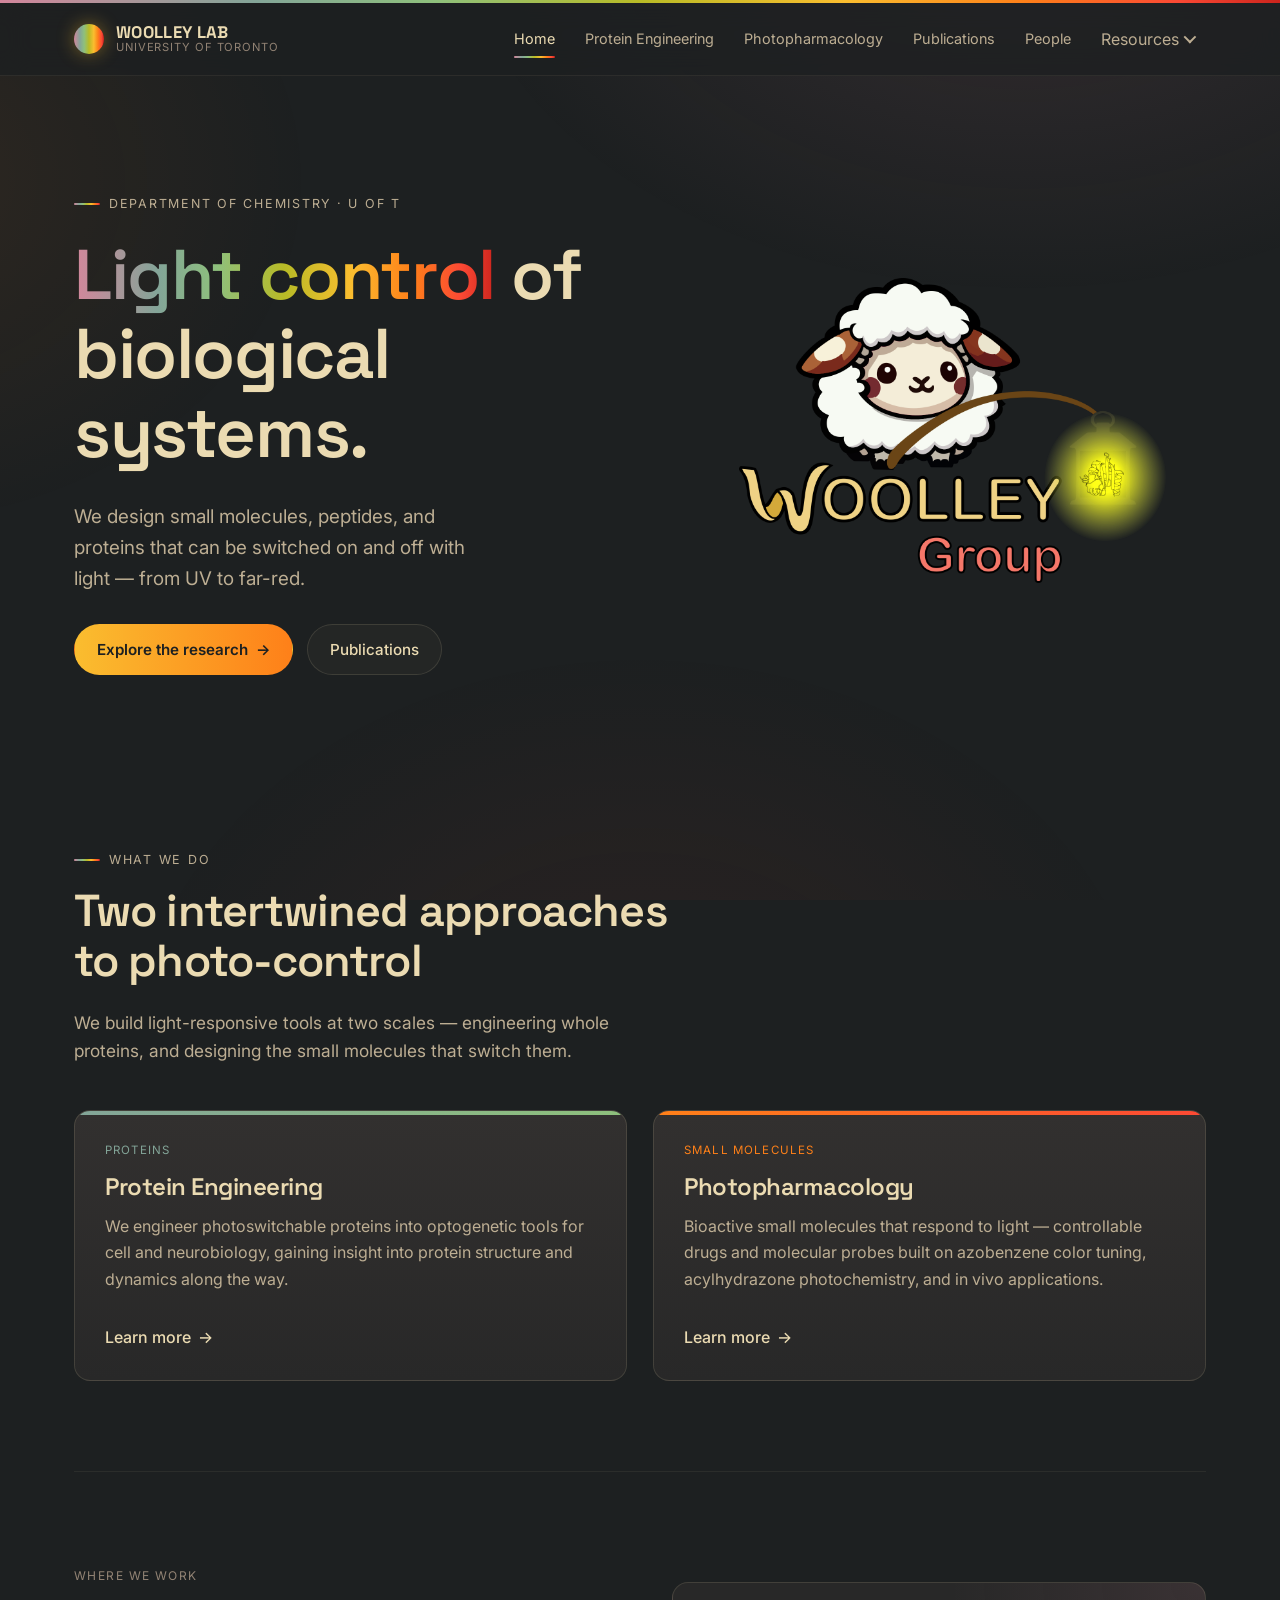
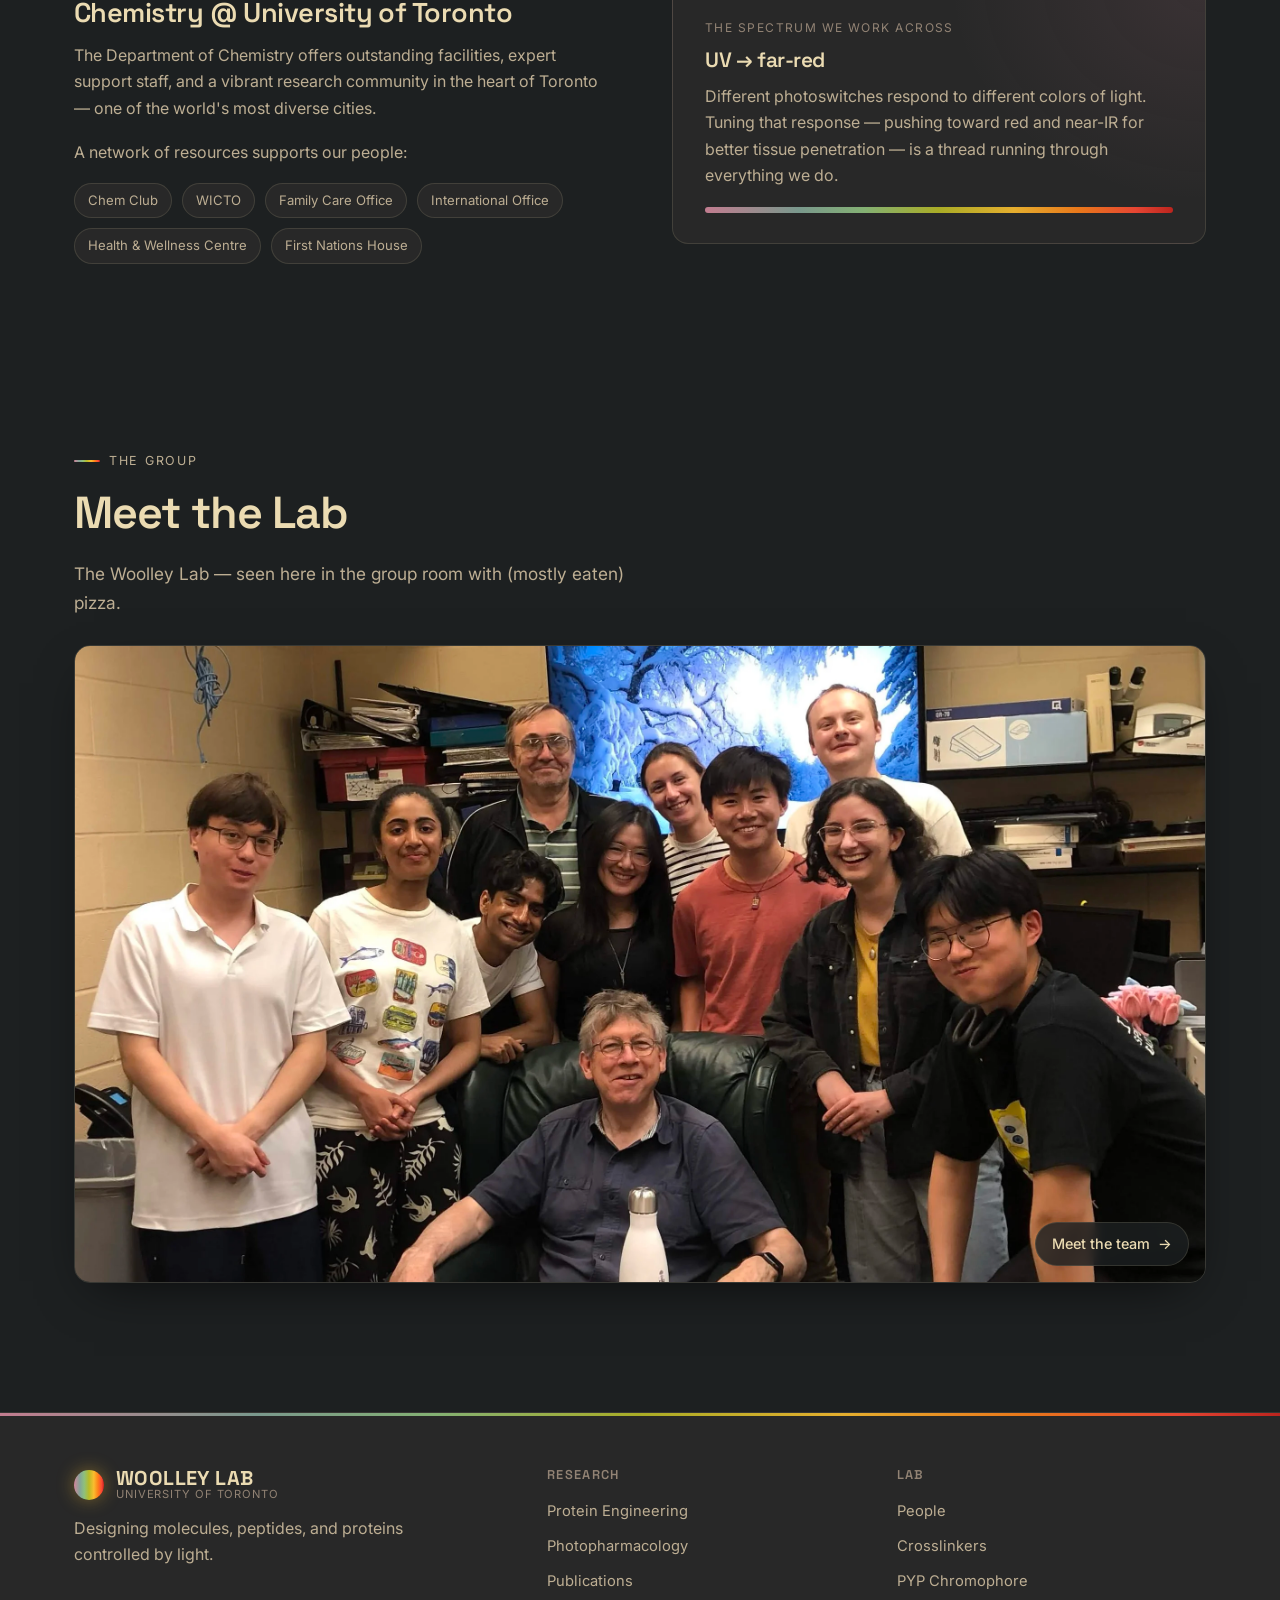
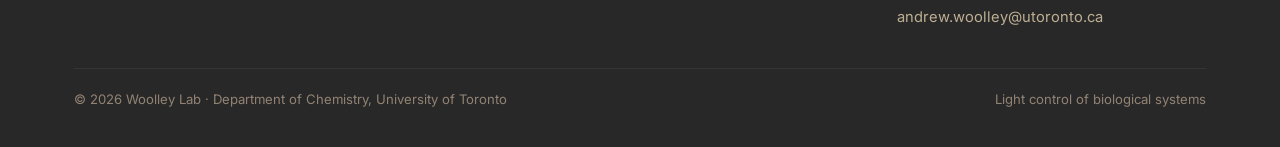
==== index.html @ 66eaa1e0 "Initial commit" ====
<!DOCTYPE html>
<html lang="en">
<head>
  <meta charset="UTF-8" />
  <meta name="viewport" content="width=device-width, initial-scale=1.0" />
  <title>Woolley Lab · Light control of biological systems</title>
  <meta name="description" content="The Woolley Lab at the University of Toronto designs molecules, peptides, and proteins that can be controlled by light." />
  <link rel="preconnect" href="https://fonts.googleapis.com" />
  <link rel="preconnect" href="https://fonts.gstatic.com" crossorigin />
  <link href="https://fonts.googleapis.com/css2?family=Inter:wght@400;500;600&family=Space+Grotesk:wght@500;600;700&display=swap" rel="stylesheet" />
  <link rel="stylesheet" href="css/style.css" />
</head>
<body>

  <header class="site-header">
    <div class="container nav">
      <a class="brand" href="index.html">
        <span class="brand-mark"></span>
        <span class="brand-text">
          <span class="brand-name">WOOLLEY LAB</span>
          <span class="brand-sub">University of Toronto</span>
        </span>
      </a>
      <button class="nav-toggle" aria-label="Toggle menu"><span></span></button>
      <ul class="nav-links">
        <li><a class="active" href="index.html">Home</a></li>
        <li><a href="protein-engineering.html">Protein Engineering</a></li>
        <li><a href="photopharmacology.html">Photopharmacology</a></li>
        <li><a href="publications.html">Publications</a></li>
        <li><a href="people.html">People</a></li>
        <li class="nav-dd">
          <button class="nav-dd-toggle nav-link-btn">Resources <span class="chev"></span></button>
          <div class="nav-dd-menu">
            <a href="crosslinkers.html">Crosslinkers</a>
            <a href="pyp-chromophore.html">PYP Chromophore</a>
          </div>
        </li>
      </ul>
    </div>
  </header>

  <main>
    <!-- HERO -->
    <section class="hero">
      <div class="container hero-grid">
        <div>
          <span class="eyebrow">Department of Chemistry · U of T</span>
          <h1><span class="spectrum-text">Light control</span> of biological systems.</h1>
          <p class="hero-lede">We design small molecules, peptides, and proteins that can be switched on and off with light — from UV to far-red.</p>
          <div class="hero-cta">
            <a class="btn btn-primary" href="protein-engineering.html">Explore the research <span class="arrow">→</span></a>
            <a class="btn btn-ghost" href="publications.html">Publications</a>
          </div>
        </div>
        <figure class="hero-figure is-logo">
          <img src="images/sheep.webp" alt="Woolley Lab logo" />
        </figure>
      </div>
    </section>

    <!-- RESEARCH AREAS -->
    <section class="section" id="research">
      <div class="container">
        <div class="section-head">
          <span class="eyebrow">What we do</span>
          <h2>Two intertwined approaches to photo-control</h2>
          <p>We build light-responsive tools at two scales — engineering whole proteins, and designing the small molecules that switch them.</p>
        </div>
        <div class="research-cards">
          <article class="rcard" style="--accent: linear-gradient(90deg,#83a598,#8ec07c); --accent-solid:#83a598;">
            <span class="tag">Proteins</span>
            <h3>Protein Engineering</h3>
            <p>We engineer photoswitchable proteins into optogenetic tools for cell and neurobiology, gaining insight into protein structure and dynamics along the way.</p>
            <a class="more" href="protein-engineering.html">Learn more <span class="arrow">→</span></a>
          </article>
          <article class="rcard" style="--accent: linear-gradient(90deg,#fe8019,#fb4934); --accent-solid:#fe8019;">
            <span class="tag">Small molecules</span>
            <h3>Photopharmacology</h3>
            <p>Bioactive small molecules that respond to light — controllable drugs and molecular probes built on azobenzene color tuning, acylhydrazone photochemistry, and in vivo applications.</p>
            <a class="more" href="photopharmacology.html">Learn more <span class="arrow">→</span></a>
          </article>
        </div>
      </div>
    </section>

    <div class="container"><div class="section-divider"></div></div>

    <!-- CHEMISTRY @ U OF T -->
    <section class="section">
      <div class="container feature">
        <div>
          <span class="kicker">Where we work</span>
          <h3>Chemistry @ University of Toronto</h3>
          <p>The Department of Chemistry offers outstanding facilities, expert support staff, and a vibrant research community in the heart of Toronto — one of the world's most diverse cities.</p>
          <p class="muted">A network of resources supports our people:</p>
          <div class="chips">
            <span class="chip">Chem Club</span>
            <span class="chip">WICTO</span>
            <span class="chip">Family Care Office</span>
            <span class="chip">International Office</span>
            <span class="chip">Health &amp; Wellness Centre</span>
            <span class="chip">First Nations House</span>
          </div>
        </div>
        <div class="callout">
          <span class="kicker">The spectrum we work across</span>
          <h3 style="font-size:1.3rem;">UV → far-red</h3>
          <p class="muted">Different photoswitches respond to different colors of light. Tuning that response — pushing toward red and near-IR for better tissue penetration — is a thread running through everything we do.</p>
          <div class="spectrum-rail" style="margin-top:18px;"></div>
        </div>
      </div>
    </section>

    <!-- GROUP -->
    <section class="section">
      <div class="container">
        <div class="section-head" style="margin-bottom:28px;">
          <span class="eyebrow">The group</span>
          <h2>Meet the Lab</h2>
          <p>The Woolley Lab — seen here in the group room with (mostly eaten) pizza.</p>
        </div>
        <a class="group-image" href="people.html">
          <img src="images/group_pic.webp" alt="The Woolley Lab group" />
          <span class="group-image-cta">Meet the team <span class="arrow">→</span></span>
        </a>
      </div>
    </section>
  </main>

  <!-- FOOTER -->
  <footer class="site-footer">
    <div class="spectrum-rail"></div>
    <div class="container">
      <div class="footer-grid">
        <div class="footer-brand">
          <div class="brand" style="margin-bottom:14px;">
            <span class="brand-mark"></span>
            <span class="brand-text">
              <span class="brand-name">WOOLLEY LAB</span>
              <span class="brand-sub">University of Toronto</span>
            </span>
          </div>
          <p class="muted" style="max-width:34ch;">Designing molecules, peptides, and proteins controlled by light.</p>
        </div>
        <div class="footer-col">
          <h4>Research</h4>
          <ul>
            <li><a href="protein-engineering.html">Protein Engineering</a></li>
            <li><a href="photopharmacology.html">Photopharmacology</a></li>
            <li><a href="publications.html">Publications</a></li>
          </ul>
        </div>
        <div class="footer-col">
          <h4>Lab</h4>
          <ul>
            <li><a href="people.html">People</a></li>
            <li><a href="crosslinkers.html">Crosslinkers</a></li>
            <li><a href="pyp-chromophore.html">PYP Chromophore</a></li>
            <li><a href="mailto:andrew.woolley@utoronto.ca">andrew.woolley@utoronto.ca</a></li>
          </ul>
        </div>
      </div>
      <div class="footer-bottom">
        <span>© 2026 Woolley Lab · Department of Chemistry, University of Toronto</span>
        <span>Light control of biological systems</span>
      </div>
    </div>
  </footer>

  <script src="js/nav.js"></script>
</body>
</html>
---- css/style.css ----
/* =========================================================================
   Woolley Lab — design system
   Warm "gruvbox" dark theme with a pastel UV -> far-red spectrum accent.
   ========================================================================= */

:root {
  /* Surfaces — warm dark (gruvbox bg family) */
  --bg:        #1d2021;
  --bg-elev:   #282828;
  --bg-elev-2: #32302f;
  --bg-elev-3: #3c3836;

  /* Text — warm cream */
  --text:       #ebdbb2;
  --text-muted: #bdae93;
  --text-faint: #928374;

  /* Lines — warm low-opacity cream */
  --border:      rgba(235, 219, 178, 0.13);
  --border-soft: rgba(235, 219, 178, 0.07);

  /* Pastel spectrum stops: UV -> far-red (gruvbox bright family) */
  --uv:     #d3869b;
  --violet: #d3869b;
  --blue:   #83a598;
  --cyan:   #8ec07c;
  --green:  #b8bb26;
  --yellow: #fabd2f;
  --orange: #fe8019;
  --red:    #fb4934;
  --farred: #cc241d;

  --spectrum: linear-gradient(
    90deg,
    var(--uv)     0%,
    var(--blue)  20%,
    var(--cyan)  34%,
    var(--green) 50%,
    var(--yellow) 66%,
    var(--orange) 80%,
    var(--red)   92%,
    var(--farred) 100%
  );

  --maxw: 1180px;
  --radius: 16px;
  --radius-sm: 10px;
  --shadow: 0 18px 50px -20px rgba(0, 0, 0, 0.7);

  --font-display: "Space Grotesk", system-ui, sans-serif;
  --font-body: "Inter", system-ui, -apple-system, sans-serif;
}

/* ----------------------------------------------------------------- Reset */
*, *::before, *::after { box-sizing: border-box; }

html { scroll-behavior: smooth; }

body {
  margin: 0;
  font-family: var(--font-body);
  background: var(--bg);
  color: var(--text);
  line-height: 1.65;
  -webkit-font-smoothing: antialiased;
  text-rendering: optimizeLegibility;
  overflow-x: hidden;
}

/* Soft warm glow fixed behind everything */
body::before {
  content: "";
  position: fixed;
  inset: 0;
  z-index: -1;
  background:
    radial-gradient(60rem 40rem at 80% -10%, rgba(211, 134, 155, 0.12), transparent 60%),
    radial-gradient(50rem 40rem at -10% 20%, rgba(254, 128, 25, 0.08), transparent 55%),
    radial-gradient(55rem 45rem at 50% 120%, rgba(251, 73, 52, 0.07), transparent 60%);
  pointer-events: none;
}

img { max-width: 100%; display: block; }

a { color: inherit; text-decoration: none; }

h1, h2, h3, h4 {
  font-family: var(--font-display);
  font-weight: 600;
  line-height: 1.12;
  letter-spacing: -0.02em;
  margin: 0 0 0.5em;
}

p { margin: 0 0 1.1em; }

.container {
  width: 100%;
  max-width: var(--maxw);
  margin-inline: auto;
  padding-inline: 24px;
}

.spectrum-text {
  background: var(--spectrum);
  -webkit-background-clip: text;
  background-clip: text;
  color: transparent;
}

.muted { color: var(--text-muted); }

/* ---------------------------------------------------------------- Header */
.site-header {
  position: sticky;
  top: 0;
  z-index: 100;
  backdrop-filter: blur(14px);
  background: rgba(29, 32, 33, 0.74);
  border-bottom: 1px solid var(--border-soft);
}
.site-header::before {
  content: "";
  display: block;
  height: 3px;
  background: var(--spectrum);
}

.nav {
  display: flex;
  align-items: center;
  justify-content: space-between;
  gap: 24px;
  height: 72px;
}

.brand { display: flex; align-items: center; gap: 12px; }
.brand-mark {
  width: 30px; height: 30px;
  border-radius: 50%;
  background: var(--spectrum);
  box-shadow: 0 0 18px rgba(251, 189, 47, 0.4);
  flex: none;
}
.brand-text { display: flex; flex-direction: column; line-height: 1.05; }
.brand-name {
  font-family: var(--font-display);
  font-weight: 700;
  font-size: 1.05rem;
  letter-spacing: 0.02em;
}
.brand-sub { font-size: 0.7rem; color: var(--text-faint); letter-spacing: 0.08em; text-transform: uppercase; }

.nav-links { display: flex; align-items: center; gap: 4px; list-style: none; margin: 0; padding: 0; }
.nav-links a {
  display: block;
  padding: 9px 13px;
  font-size: 0.9rem;
  color: var(--text-muted);
  border-radius: 8px;
  position: relative;
  transition: color 0.18s, background 0.18s;
}
.nav-links a:hover { color: var(--text); background: rgba(235, 219, 178, 0.06); }
.nav-links a.active { color: var(--text); }
.nav-links a.active::after {
  content: "";
  position: absolute;
  left: 13px; right: 13px; bottom: 2px;
  height: 2px;
  border-radius: 2px;
  background: var(--spectrum);
}

/* Dropdown */
.nav-dd { position: relative; }
.nav-dd-toggle { cursor: pointer; display: flex; align-items: center; gap: 5px; background: none; border: 0; font: inherit; color: var(--text-muted); padding: 9px 13px; border-radius: 8px; transition: color 0.18s, background 0.18s; }
.nav-dd-toggle:hover { color: var(--text); background: rgba(235, 219, 178, 0.06); }
.nav-dd-toggle .chev { width: 9px; height: 9px; border-right: 2px solid currentColor; border-bottom: 2px solid currentColor; transform: rotate(45deg) translateY(-2px); transition: transform 0.2s; }
.nav-dd:hover .nav-dd-toggle .chev,
.nav-dd.open .nav-dd-toggle .chev { transform: rotate(225deg) translateY(0); }
.nav-dd-menu {
  position: absolute;
  top: calc(100% + 8px);
  right: 0;
  min-width: 220px;
  background: var(--bg-elev-2);
  border: 1px solid var(--border);
  border-radius: 12px;
  padding: 6px;
  box-shadow: var(--shadow);
  opacity: 0;
  visibility: hidden;
  transform: translateY(-6px);
  transition: opacity 0.16s, transform 0.16s, visibility 0.16s;
}
.nav-dd:hover .nav-dd-menu,
.nav-dd.open .nav-dd-menu { opacity: 1; visibility: visible; transform: translateY(0); }
.nav-dd-menu a { padding: 9px 12px; border-radius: 8px; font-size: 0.9rem; color: var(--text-muted); }
.nav-dd-menu a:hover { color: var(--text); background: rgba(235, 219, 178, 0.07); }

/* Mobile toggle */
.nav-toggle {
  display: none;
  width: 42px; height: 42px;
  border: 1px solid var(--border);
  border-radius: 10px;
  background: var(--bg-elev);
  cursor: pointer;
  position: relative;
}
.nav-toggle span,
.nav-toggle span::before,
.nav-toggle span::after {
  content: "";
  position: absolute;
  left: 50%; top: 50%;
  width: 18px; height: 2px;
  background: var(--text);
  border-radius: 2px;
  transform: translate(-50%, -50%);
  transition: transform 0.22s, opacity 0.22s;
}
.nav-toggle span::before { transform: translate(-50%, -7px); }
.nav-toggle span::after  { transform: translate(-50%, 5px); }
body.nav-open .nav-toggle span { background: transparent; }
body.nav-open .nav-toggle span::before { transform: translate(-50%, -50%) rotate(45deg); }
body.nav-open .nav-toggle span::after  { transform: translate(-50%, -50%) rotate(-45deg); }

/* ------------------------------------------------------------------ Hero */
.hero { position: relative; padding: clamp(56px, 9vw, 110px) 0 clamp(40px, 6vw, 80px); }
.hero-grid {
  display: grid;
  grid-template-columns: 1.05fr 0.95fr;
  align-items: center;
  gap: clamp(32px, 5vw, 72px);
}
.eyebrow {
  display: inline-flex;
  align-items: center;
  gap: 9px;
  font-size: 0.78rem;
  letter-spacing: 0.14em;
  text-transform: uppercase;
  color: var(--text-muted);
  margin-bottom: 22px;
}
.eyebrow::before {
  content: "";
  width: 26px; height: 2px;
  background: var(--spectrum);
  border-radius: 2px;
}
.hero h1 {
  font-size: clamp(2.6rem, 6vw, 4.4rem);
  margin-bottom: 0.4em;
}
.hero-lede { font-size: 1.18rem; color: var(--text-muted); max-width: 34ch; }
.hero-cta { display: flex; flex-wrap: wrap; gap: 14px; margin-top: 30px; }

.hero-figure {
  position: relative;
  border-radius: var(--radius);
  overflow: hidden;
  border: 1px solid var(--border);
  background: var(--bg-elev);
  box-shadow: var(--shadow);
}
.hero-figure::after {
  content: "";
  position: absolute; inset: 0;
  background: linear-gradient(180deg, transparent 55%, rgba(29, 32, 33, 0.5));
  pointer-events: none;
}
.hero-figure img { width: 100%; height: 100%; object-fit: cover; aspect-ratio: 4 / 3; }

/* Transparent logo: no card, show the full artwork (no crop) */
.hero-figure.is-logo {
  border: 0;
  background: transparent;
  box-shadow: none;
  border-radius: 0;
  overflow: visible;
}
.hero-figure.is-logo::after { display: none; }
.hero-figure.is-logo img {
  width: 100%;
  height: auto;
  aspect-ratio: auto;
  object-fit: contain;
}
.hero-figure figcaption {
  position: absolute;
  left: 16px; bottom: 14px;
  font-size: 0.8rem;
  color: var(--text-muted);
  z-index: 1;
}

/* ---------------------------------------------------------------- Buttons */
.btn {
  display: inline-flex;
  align-items: center;
  gap: 8px;
  padding: 12px 22px;
  border-radius: 999px;
  font-weight: 500;
  font-size: 0.95rem;
  cursor: pointer;
  border: 1px solid transparent;
  transition: transform 0.15s, box-shadow 0.2s, background 0.2s, border-color 0.2s;
}
.btn:hover { transform: translateY(-2px); }
.btn-primary {
  color: #1d2021;
  background: linear-gradient(90deg, #fabd2f, #fe8019);
  font-weight: 600;
}
.btn-primary:hover { box-shadow: 0 14px 34px -12px rgba(254, 128, 25, 0.55); }
.btn-ghost { color: var(--text); border-color: var(--border); background: rgba(235, 219, 178, 0.03); }
.btn-ghost:hover { border-color: rgba(235, 219, 178, 0.24); background: rgba(235, 219, 178, 0.07); }
.btn .arrow { transition: transform 0.18s; }
.btn:hover .arrow { transform: translateX(3px); }

/* ---------------------------------------------------------------- Section */
.section { padding: clamp(48px, 7vw, 96px) 0; }
.section-head { max-width: 60ch; margin-bottom: 44px; }
.section-head .eyebrow { margin-bottom: 16px; }
.section-head h2 { font-size: clamp(1.9rem, 3.6vw, 2.8rem); }
.section-head p { font-size: 1.08rem; color: var(--text-muted); }
.section-divider { height: 1px; background: var(--border-soft); }

.page-hero { padding: clamp(60px, 9vw, 120px) 0 clamp(28px, 4vw, 52px); }
.page-hero h1 { font-size: clamp(2.4rem, 5vw, 3.6rem); }
.page-hero p { font-size: 1.15rem; color: var(--text-muted); max-width: 60ch; }

/* ------------------------------------------------------- Research cards */
.research-cards { display: grid; grid-template-columns: repeat(2, 1fr); gap: 26px; }
.rcard {
  position: relative;
  display: flex;
  flex-direction: column;
  padding: 30px;
  border-radius: var(--radius);
  background: linear-gradient(180deg, var(--bg-elev-2), var(--bg-elev));
  border: 1px solid var(--border);
  overflow: hidden;
  transition: transform 0.2s, border-color 0.2s;
}
.rcard:hover { transform: translateY(-4px); border-color: rgba(235, 219, 178, 0.2); }
.rcard::before {
  content: "";
  position: absolute; top: 0; left: 0; right: 0;
  height: 4px;
  background: var(--accent, var(--spectrum));
}
.rcard .tag {
  align-self: flex-start;
  font-size: 0.72rem;
  letter-spacing: 0.1em;
  text-transform: uppercase;
  color: var(--accent-solid, var(--cyan));
  margin-bottom: 14px;
}
.rcard h3 { font-size: 1.5rem; }
.rcard p { color: var(--text-muted); }
.rcard .more { margin-top: auto; padding-top: 14px; font-weight: 500; color: var(--text); display: inline-flex; gap: 7px; align-items: center; }
.rcard .more .arrow { transition: transform 0.18s; }
.rcard:hover .more .arrow { transform: translateX(4px); }

/* ----------------------------------------------------- Generic two-col */
.feature {
  display: grid;
  grid-template-columns: 1fr 1fr;
  gap: clamp(28px, 5vw, 64px);
  align-items: center;
}
.feature.reverse .feature-media { order: 2; }
.feature + .feature { margin-top: clamp(48px, 7vw, 90px); }
.feature h3 { font-size: 1.7rem; }
.feature p { color: var(--text-muted); }

/* Nested subsection (e.g. BICYCLs under Cyanobacteriochromes) */
.feature.subfeature { margin-top: clamp(26px, 3.5vw, 40px); }
.feature.subfeature h4 {
  font-family: var(--font-display);
  font-weight: 600;
  font-size: 1.4rem;
  letter-spacing: -0.02em;
  line-height: 1.15;
  margin: 0 0 0.5em;
}
.subfeature-tab {
  display: inline-flex;
  align-items: center;
  gap: 9px;
  font-size: 0.75rem;
  letter-spacing: 0.12em;
  text-transform: uppercase;
  color: var(--text-faint);
  margin-bottom: 12px;
}
.subfeature-tab::before {
  content: "";
  width: 22px; height: 2px;
  border-radius: 2px;
  background: linear-gradient(90deg, var(--green), var(--red));
}

/* Tool-family category dividers */
.category-divider {
  display: flex;
  align-items: center;
  gap: 16px;
  margin: clamp(58px, 8vw, 100px) 0 clamp(30px, 4vw, 46px);
}
.category-divider:first-of-type { margin-top: 4px; }
.category-divider .dot {
  width: 12px; height: 12px;
  border-radius: 50%;
  background: var(--cat, var(--spectrum));
  flex: none;
}
.category-label {
  font-family: var(--font-display);
  font-weight: 600;
  font-size: clamp(0.84rem, 2.4vw, 0.98rem);
  letter-spacing: 0.14em;
  text-transform: uppercase;
  color: var(--text);
  white-space: nowrap;
}
.category-label .abbr { color: var(--text-faint); letter-spacing: 0.06em; }
.category-line { flex: 1; height: 1px; background: var(--border); }
.feature-media {
  border-radius: var(--radius);
  overflow: hidden;
  border: 1px solid var(--border);
  background: var(--bg-elev);
  box-shadow: var(--shadow);
}
.feature-media img { width: 100%; }
/* Scientific figures are drawn on white — frame them on a light panel. */
.feature-media.media-light { background: #fbf1c7; }
.feature-media.media-light img { padding: 10px; }
.feature-media figcaption { padding: 12px 16px; font-size: 0.82rem; color: var(--text-muted); border-top: 1px solid var(--border-soft); background: var(--bg-elev); }
.kicker {
  display: inline-block;
  font-size: 0.75rem;
  letter-spacing: 0.12em;
  text-transform: uppercase;
  color: var(--text-faint);
  margin-bottom: 12px;
}

/* Inline link with spectrum underline */
.link {
  color: var(--text);
  font-weight: 500;
  background-image: var(--spectrum);
  background-size: 100% 2px;
  background-repeat: no-repeat;
  background-position: 0 100%;
  padding-bottom: 2px;
  transition: opacity 0.18s;
}
.link:hover { opacity: 0.8; }
.link .arrow { font-weight: 700; }

.link-row { display: flex; flex-wrap: wrap; gap: 18px 28px; margin-top: 18px; }

/* Full-width figure */
.figure-wide {
  border-radius: var(--radius);
  overflow: hidden;
  border: 1px solid var(--border);
  background: #fbf1c7;
  box-shadow: var(--shadow);
}
.figure-wide img { width: 100%; padding: 14px; }
.figure-wide figcaption { padding: 12px 18px; font-size: 0.85rem; color: var(--text-muted); border-top: 1px solid var(--border-soft); background: var(--bg-elev); }

/* ------------------------------------------------------------- Spectrum bar */
.spectrum-rail {
  height: 6px;
  border-radius: 6px;
  background: var(--spectrum);
  opacity: 0.9;
}

/* ----------------------------------------------------------- Chips/pills */
.chips { display: flex; flex-wrap: wrap; gap: 10px; margin-top: 6px; }
.chip {
  font-size: 0.82rem;
  padding: 6px 13px;
  border-radius: 999px;
  border: 1px solid var(--border);
  color: var(--text-muted);
  background: var(--bg-elev);
}

/* --------------------------------------------------------------- People */
.people-grid {
  display: grid;
  grid-template-columns: repeat(auto-fill, minmax(190px, 1fr));
  gap: 22px;
}
.person {
  background: var(--bg-elev);
  border: 1px solid var(--border);
  border-radius: var(--radius);
  overflow: hidden;
  transition: transform 0.18s, border-color 0.18s;
}
.person:hover { transform: translateY(-4px); border-color: rgba(235, 219, 178, 0.2); }
.person-photo {
  position: relative;
  aspect-ratio: 1 / 1;
  display: grid;
  place-items: center;
  background:
    radial-gradient(120% 120% at 50% 0%, rgba(235, 219, 178, 0.07), transparent 60%),
    var(--bg-elev-3);
  overflow: hidden;
}
.person-photo img { width: 100%; height: 100%; object-fit: cover; }
.person-photo .placeholder {
  width: 100%; height: 100%;
  display: grid;
  place-items: center;
  color: rgba(235, 219, 178, 0.8);
}
.person-photo .placeholder svg { width: 46%; height: 46%; opacity: 0.5; }
.person-photo::after {
  content: "";
  position: absolute; left: 0; right: 0; bottom: 0;
  height: 3px;
  background: var(--accent, var(--spectrum));
}
.person-body { padding: 15px 16px 18px; }
.person-name { font-family: var(--font-display); font-weight: 600; font-size: 1.02rem; }
.person-role { font-size: 0.84rem; color: var(--text-muted); margin-top: 2px; }
.person-role.placeholder-role { font-style: italic; color: var(--text-faint); }
.person-link { font-size: 0.82rem; color: var(--cyan); margin-top: 8px; display: inline-block; }

/* PI feature card */
.pi-card {
  display: grid;
  grid-template-columns: 280px 1fr;
  gap: 32px;
  align-items: center;
  background: linear-gradient(180deg, var(--bg-elev-2), var(--bg-elev));
  border: 1px solid var(--border);
  border-radius: var(--radius);
  overflow: hidden;
  padding: 0;
}
.pi-photo { aspect-ratio: 1 / 1; overflow: hidden; height: 100%; }
.pi-photo img { width: 100%; height: 100%; object-fit: cover; }
.pi-body { padding: 30px 34px 30px 0; }
.pi-body h2 { font-size: 1.9rem; margin-bottom: 6px; }
.pi-body .pi-title { color: var(--text-muted); margin-bottom: 14px; }
.pi-contact { display: inline-flex; align-items: center; gap: 8px; }

/* ------------------------------------------------------- Publications */
.year-group { margin-bottom: 40px; }
.year-label {
  font-family: var(--font-display);
  font-size: 1.4rem;
  font-weight: 600;
  display: inline-flex;
  align-items: center;
  gap: 14px;
  margin-bottom: 18px;
}
.year-label::after { content: ""; flex: 1; height: 1px; background: var(--border); width: 60px; }

.pub {
  display: grid;
  grid-template-columns: 8px 1fr;
  gap: 18px;
  padding: 18px 20px;
  border-radius: var(--radius-sm);
  border: 1px solid var(--border-soft);
  background: var(--bg-elev);
  margin-bottom: 12px;
  transition: border-color 0.18s, transform 0.18s;
}
.pub:hover { border-color: rgba(235, 219, 178, 0.18); transform: translateX(3px); }
.pub-rail { border-radius: 6px; background: var(--accent, var(--spectrum)); }
.pub-title { font-weight: 600; color: var(--text); margin-bottom: 6px; }
.pub-title a { color: inherit; transition: color 0.16s; }
.pub-title a:hover { color: var(--cyan); }
.pub-title a .ext { color: var(--text-faint); font-size: 0.82em; margin-left: 2px; }
.pub-title a:hover .ext { color: var(--cyan); }
.pub-authors { font-size: 0.9rem; color: var(--text-muted); }
.pub-venue { font-size: 0.88rem; color: var(--text-faint); font-style: italic; margin-top: 4px; }
.pub-meta { display: flex; flex-wrap: wrap; gap: 10px; align-items: center; margin-top: 4px; }
.pub-badge {
  font-size: 0.68rem;
  letter-spacing: 0.06em;
  text-transform: uppercase;
  padding: 3px 9px;
  border-radius: 999px;
  border: 1px solid var(--border);
  color: var(--text-muted);
}
.pub-badge.preprint { color: var(--violet); border-color: rgba(211, 134, 155, 0.5); }
.pub-link { font-size: 0.85rem; color: var(--cyan); }

/* ------------------------------------------------------- Resource list */
.resource {
  border: 1px solid var(--border);
  background: var(--bg-elev);
  border-radius: var(--radius);
  padding: 26px 28px;
  margin-bottom: 18px;
  position: relative;
  overflow: hidden;
}
.resource::before {
  content: "";
  position: absolute; left: 0; top: 0; bottom: 0;
  width: 4px;
  background: var(--accent, var(--spectrum));
}
.resource h3 { font-size: 1.25rem; margin-bottom: 4px; }
.resource .abbr { color: var(--text-faint); font-size: 0.85rem; font-weight: 400; }
.resource p { color: var(--text-muted); margin-bottom: 10px; }

/* --------------------------------------------------------------- Callout */
.callout {
  border: 1px solid var(--border);
  border-radius: var(--radius);
  padding: 30px 32px;
  background:
    radial-gradient(80% 140% at 100% 0%, rgba(211, 134, 155, 0.1), transparent 60%),
    var(--bg-elev);
}

/* --------------------------------------------------------------- Footer */
.site-footer {
  margin-top: 40px;
  border-top: 1px solid var(--border-soft);
  background: var(--bg-elev);
}
.site-footer .spectrum-rail { border-radius: 0; height: 3px; }
.footer-grid {
  display: grid;
  grid-template-columns: 1.4fr 1fr 1fr;
  gap: 40px;
  padding: 52px 0 30px;
}
.footer-brand .brand-name { font-size: 1.25rem; }
.footer-col h4 { font-size: 0.8rem; letter-spacing: 0.1em; text-transform: uppercase; color: var(--text-faint); margin-bottom: 14px; }
.footer-col ul { list-style: none; margin: 0; padding: 0; }
.footer-col li { margin-bottom: 9px; }
.footer-col a { color: var(--text-muted); font-size: 0.92rem; }
.footer-col a:hover { color: var(--text); }
.footer-bottom {
  display: flex; flex-wrap: wrap; gap: 12px;
  justify-content: space-between;
  padding: 20px 0 36px;
  border-top: 1px solid var(--border-soft);
  font-size: 0.82rem;
  color: var(--text-faint);
}

/* --------------------------------------------- Group image (label above) */
.group-image {
  display: block;
  position: relative;
  border-radius: var(--radius);
  overflow: hidden;
  border: 1px solid var(--border);
  box-shadow: var(--shadow);
}
.group-image img {
  width: 100%;
  aspect-ratio: 16 / 9;
  object-fit: cover;
  object-position: center 32%;
  display: block;
  transition: transform 0.45s ease;
}
.group-image:hover img { transform: scale(1.03); }
.group-image-cta {
  position: absolute;
  right: 16px; bottom: 16px;
  display: inline-flex;
  align-items: center;
  gap: 8px;
  padding: 9px 16px;
  border-radius: 999px;
  background: rgba(29, 32, 33, 0.82);
  backdrop-filter: blur(6px);
  border: 1px solid var(--border);
  color: var(--text);
  font-weight: 500;
  font-size: 0.9rem;
}
.group-image-cta .arrow { transition: transform 0.18s; }
.group-image:hover .group-image-cta .arrow { transform: translateX(3px); }

/* ------------------------------------------------------- Group banner */
.group-banner {
  display: block;
  position: relative;
  border-radius: var(--radius);
  overflow: hidden;
  border: 1px solid var(--border);
}
.group-banner img { width: 100%; aspect-ratio: 21 / 8; object-fit: cover; object-position: center 22%; }
.group-banner .overlay {
  position: absolute; inset: 0;
  background: linear-gradient(90deg, rgba(29, 32, 33, 0.88) 0%, rgba(29, 32, 33, 0.45) 55%, transparent);
  display: flex;
  flex-direction: column;
  justify-content: center;
  padding: clamp(24px, 5vw, 56px);
}
.group-banner .overlay h2 { font-size: clamp(1.6rem, 3vw, 2.4rem); max-width: 22ch; }
.group-banner .overlay p { color: var(--text-muted); max-width: 40ch; }

/* ------------------------------------------------------- Responsive */
@media (max-width: 900px) {
  .nav-links {
    position: fixed;
    inset: 72px 0 auto 0;
    flex-direction: column;
    align-items: stretch;
    gap: 2px;
    background: var(--bg-elev-2);
    border-bottom: 1px solid var(--border);
    padding: 14px;
    transform: translateY(-130%);
    transition: transform 0.28s ease;
    box-shadow: var(--shadow);
  }
  body.nav-open .nav-links { transform: translateY(0); }
  .nav-links a { padding: 13px; font-size: 1rem; }
  .nav-toggle { display: block; }
  .nav-dd-menu {
    position: static; opacity: 1; visibility: visible; transform: none;
    box-shadow: none; border: 0; background: transparent; padding: 0 0 0 12px; min-width: 0;
  }
  .nav-dd-toggle { padding: 13px; }
  .nav-dd-toggle .chev { display: none; }

  .hero-grid { grid-template-columns: 1fr; }
  .hero-figure { order: -1; }
  .research-cards { grid-template-columns: 1fr; }
  .feature, .feature.reverse { grid-template-columns: 1fr; }
  .feature.reverse .feature-media { order: -1; }
  .feature-media { order: -1; }
  .pi-card { grid-template-columns: 1fr; }
  .pi-photo { aspect-ratio: 16 / 10; }
  .pi-body { padding: 24px; }
  .footer-grid { grid-template-columns: 1fr 1fr; }
  .footer-brand { grid-column: 1 / -1; }
}

@media (max-width: 540px) {
  .footer-grid { grid-template-columns: 1fr; }
  .category-label { white-space: normal; }
  .group-banner img { aspect-ratio: 4 / 5; }
  .group-banner .overlay { background: linear-gradient(0deg, rgba(29, 32, 33, 0.94), rgba(29, 32, 33, 0.45)); }
}
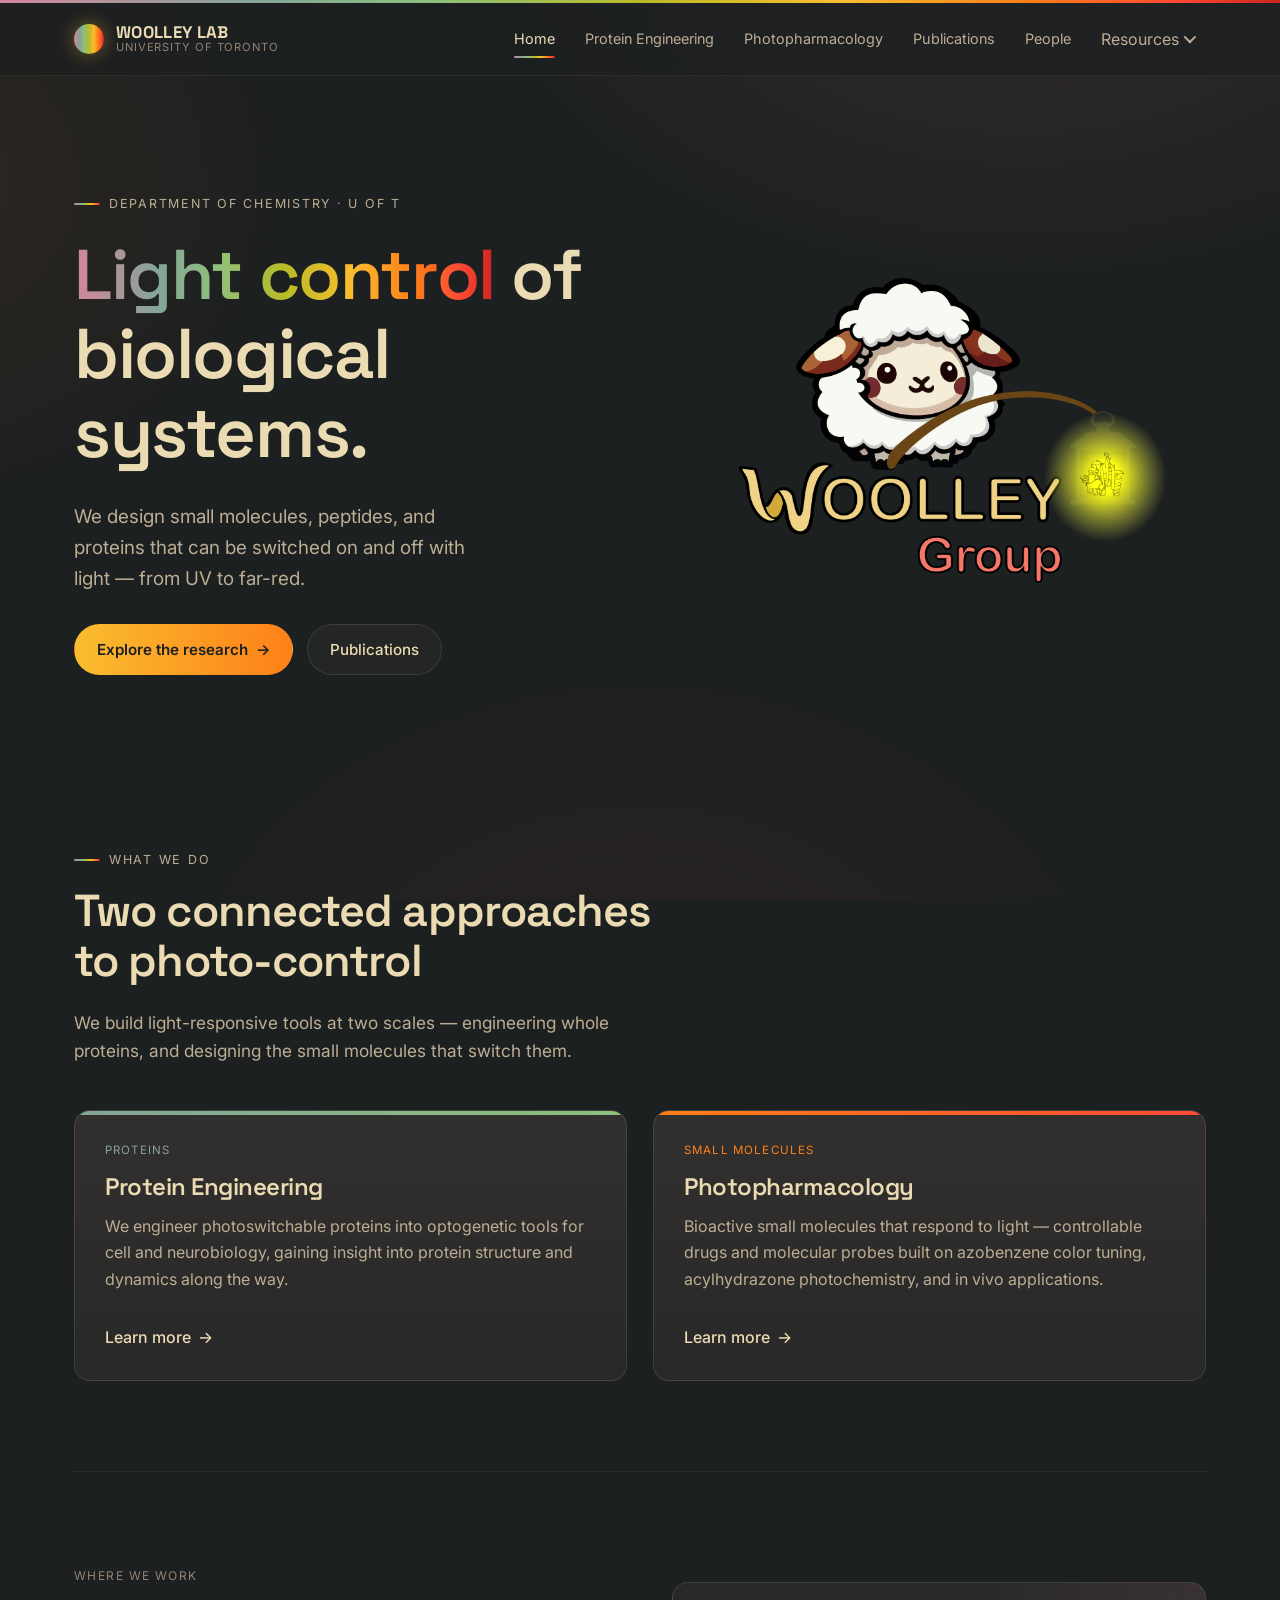
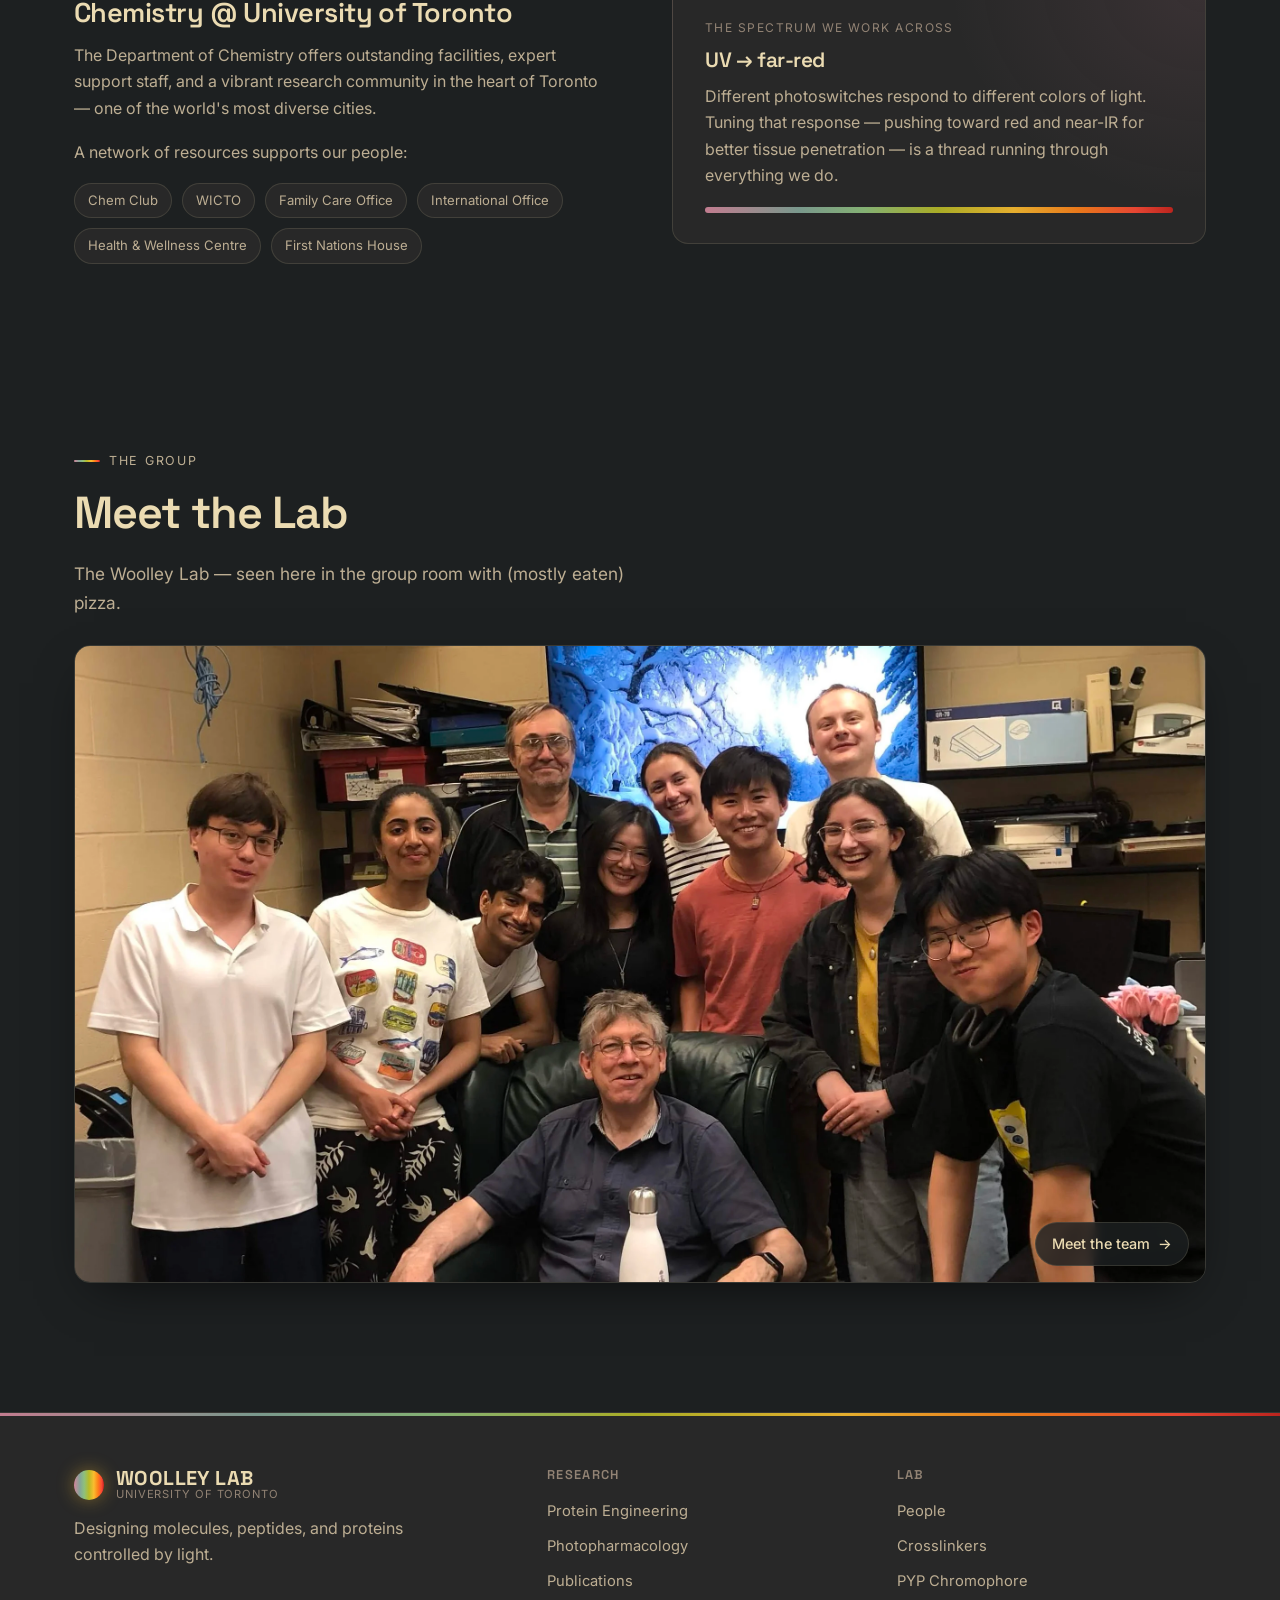
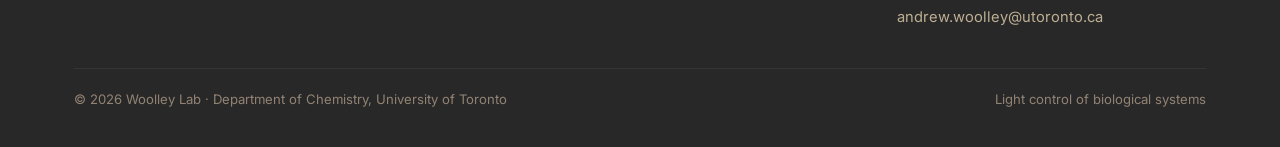
==== commit 7a8f2704: "Update index.html" ====
--- a/index.html
+++ b/index.html
@@ -63,7 +63,7 @@
       <div class="container">
         <div class="section-head">
           <span class="eyebrow">What we do</span>
-          <h2>Two intertwined approaches to photo-control</h2>
+          <h2>Two connected approaches to photo-control</h2>
           <p>We build light-responsive tools at two scales — engineering whole proteins, and designing the small molecules that switch them.</p>
         </div>
         <div class="research-cards">
